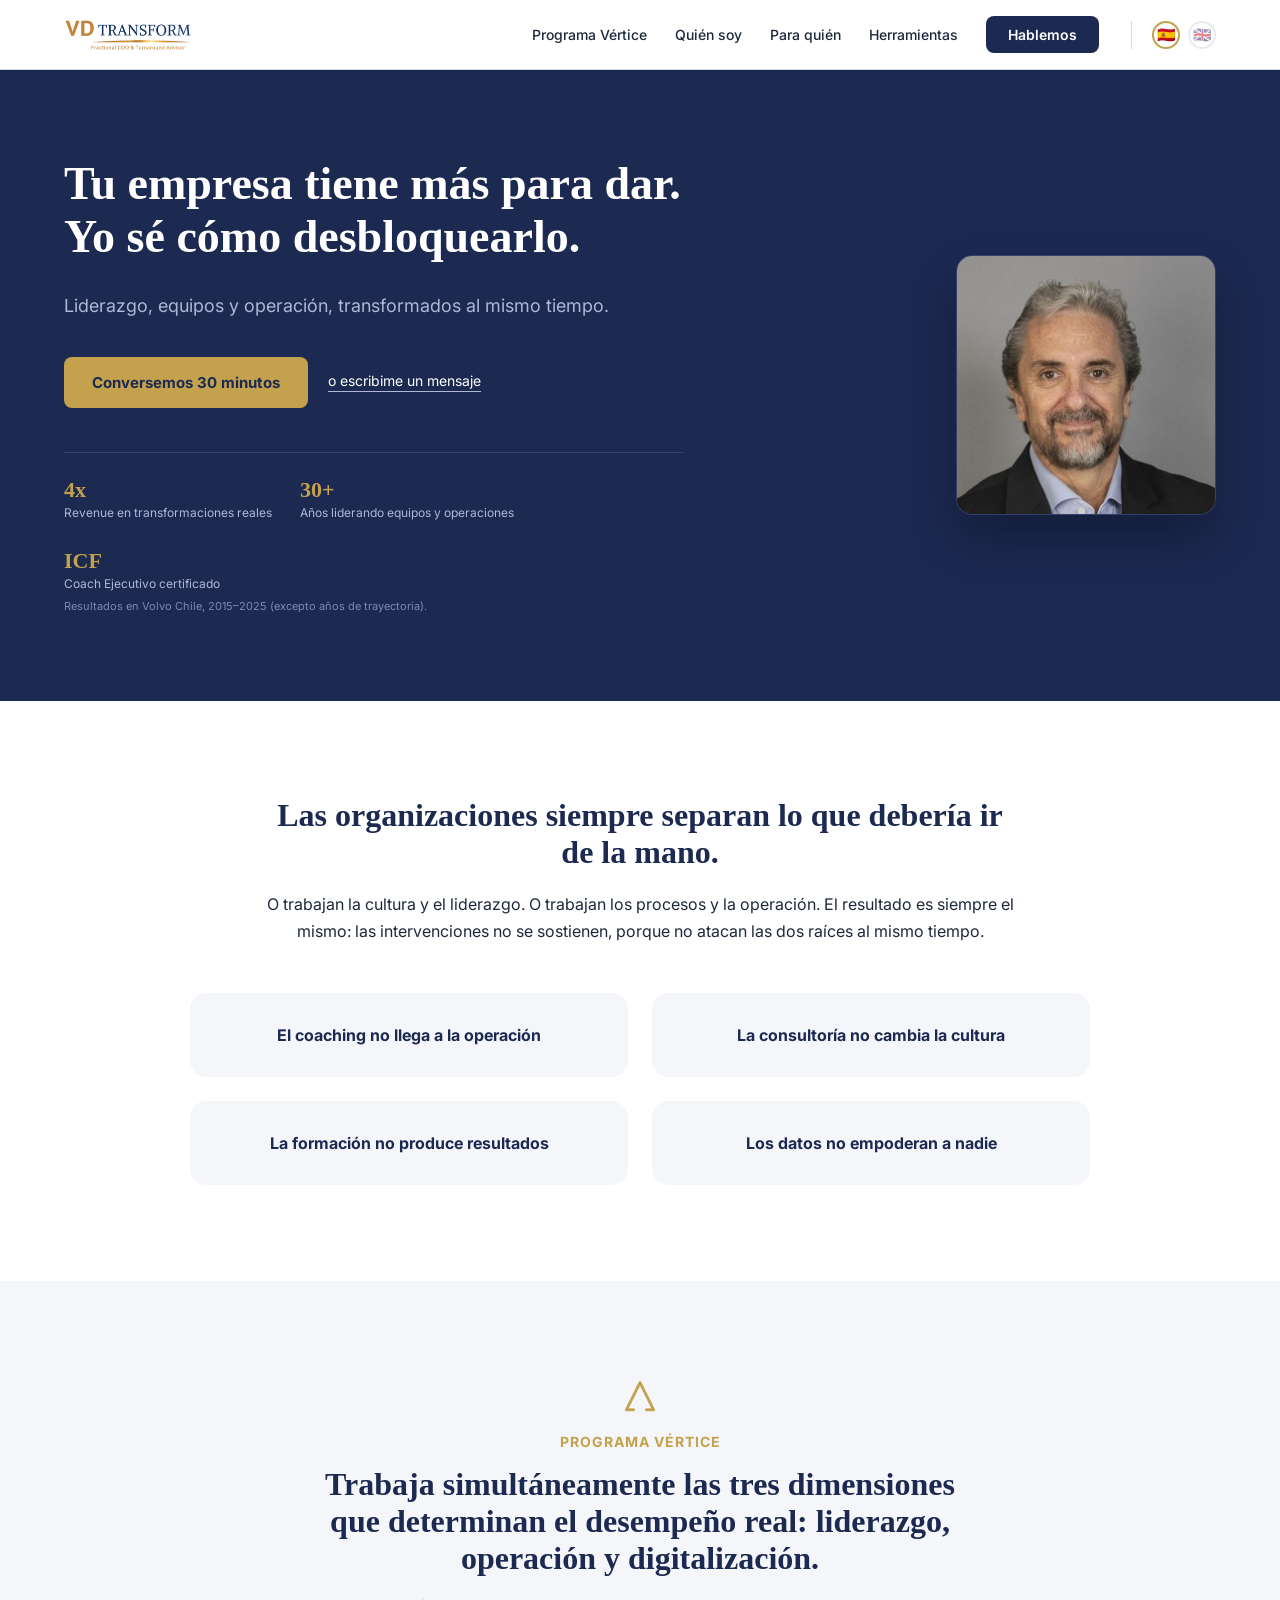
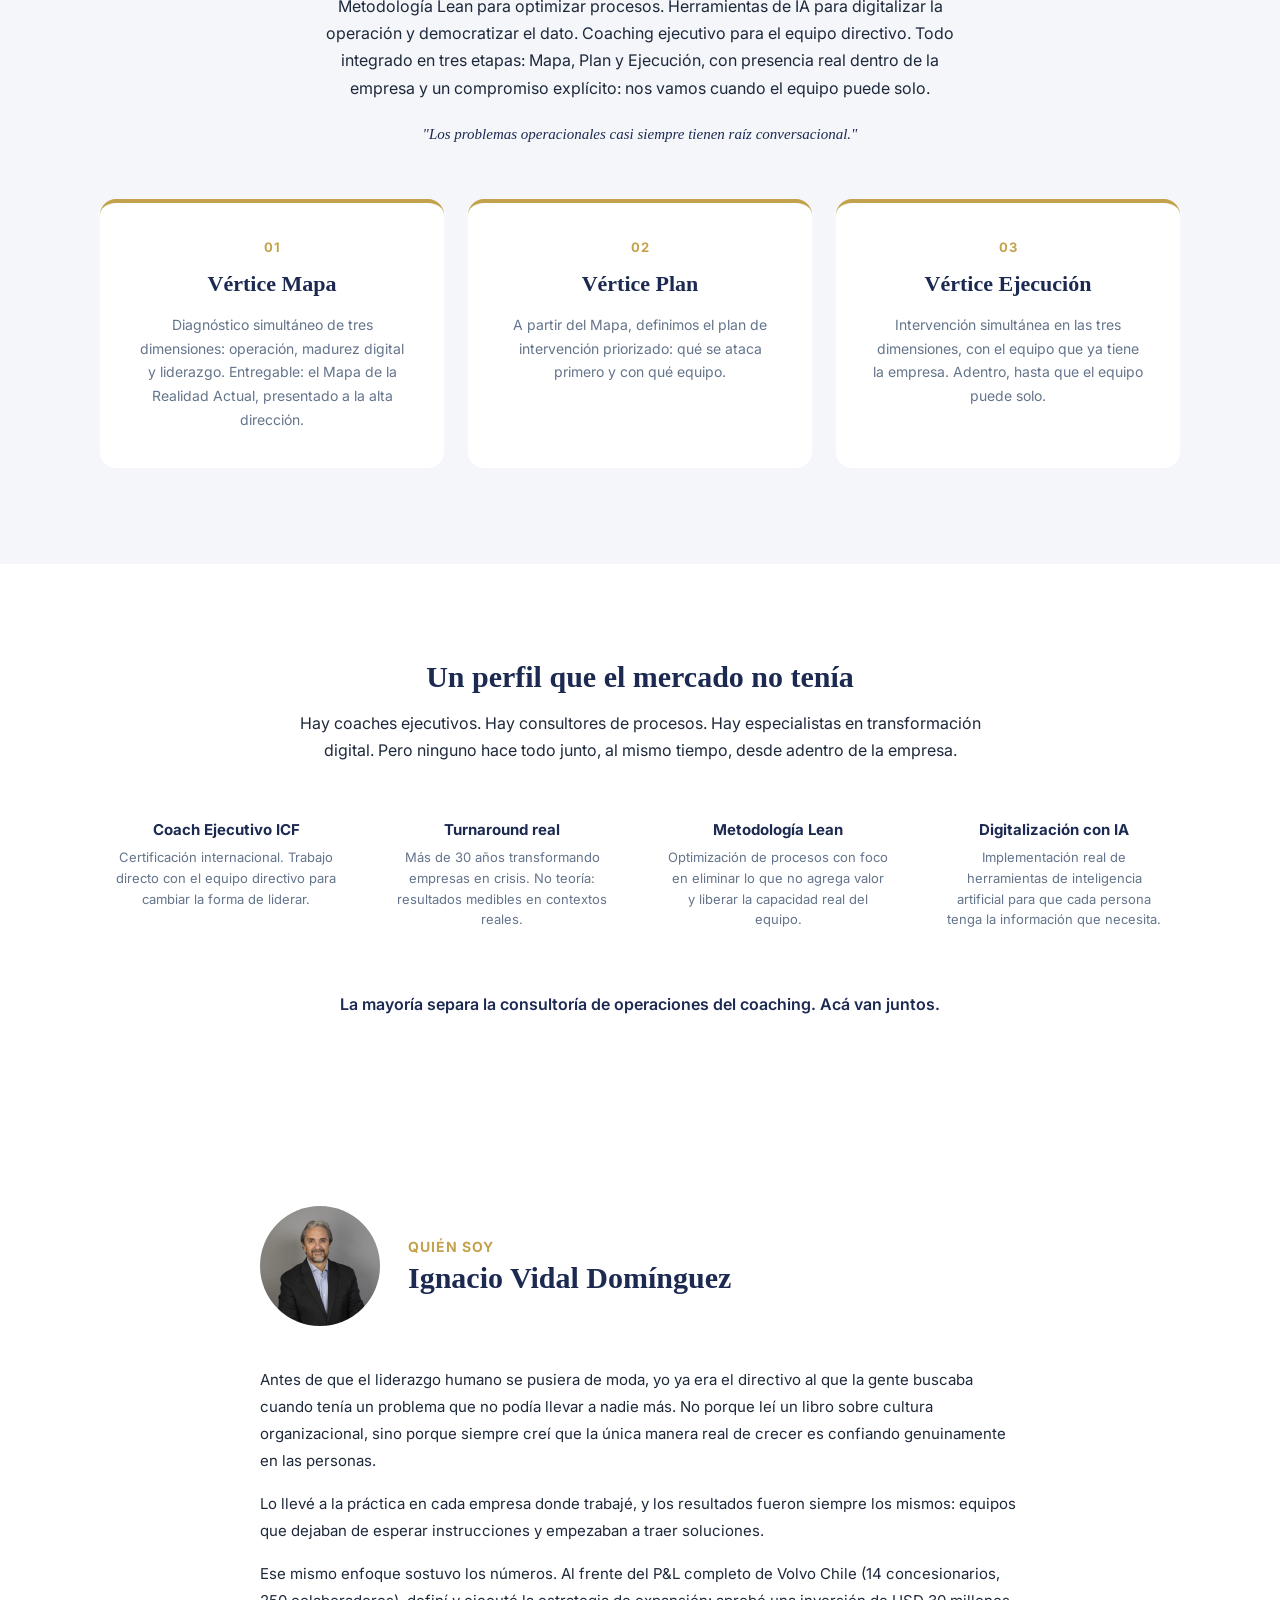
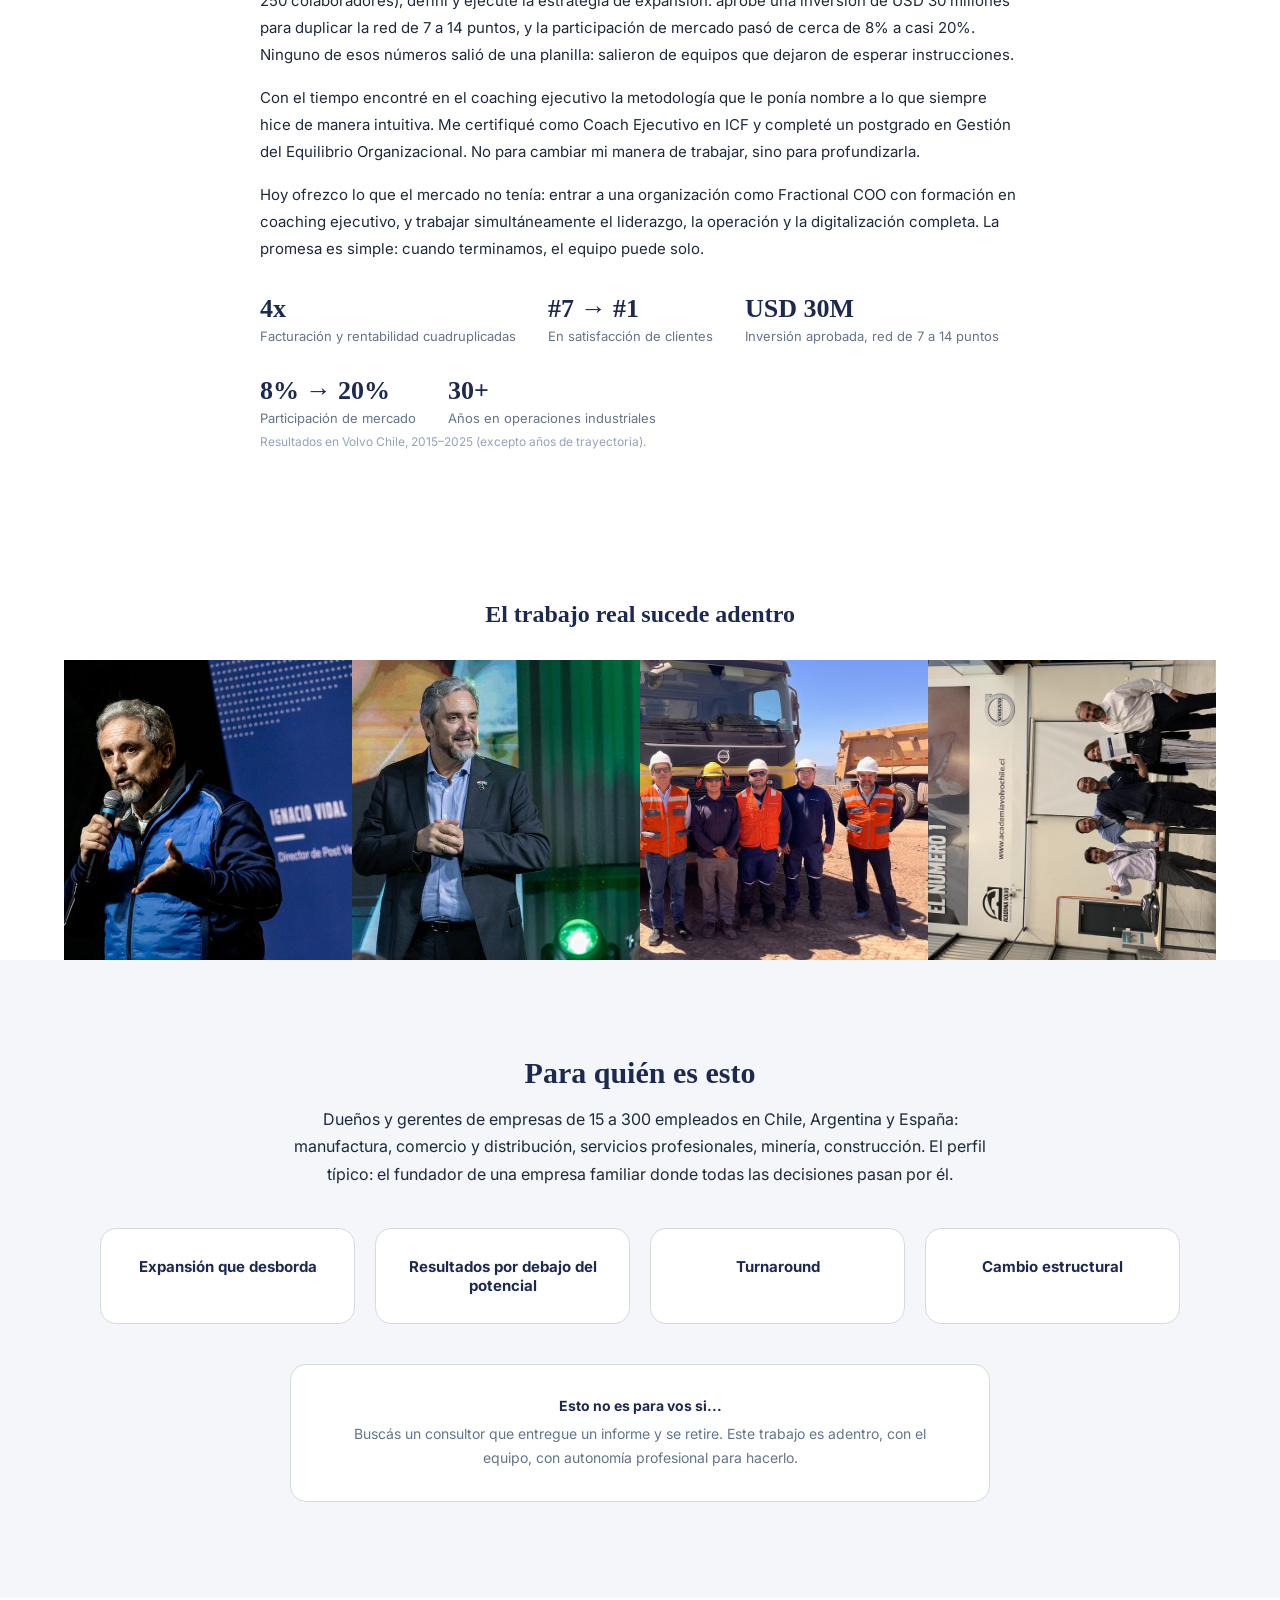
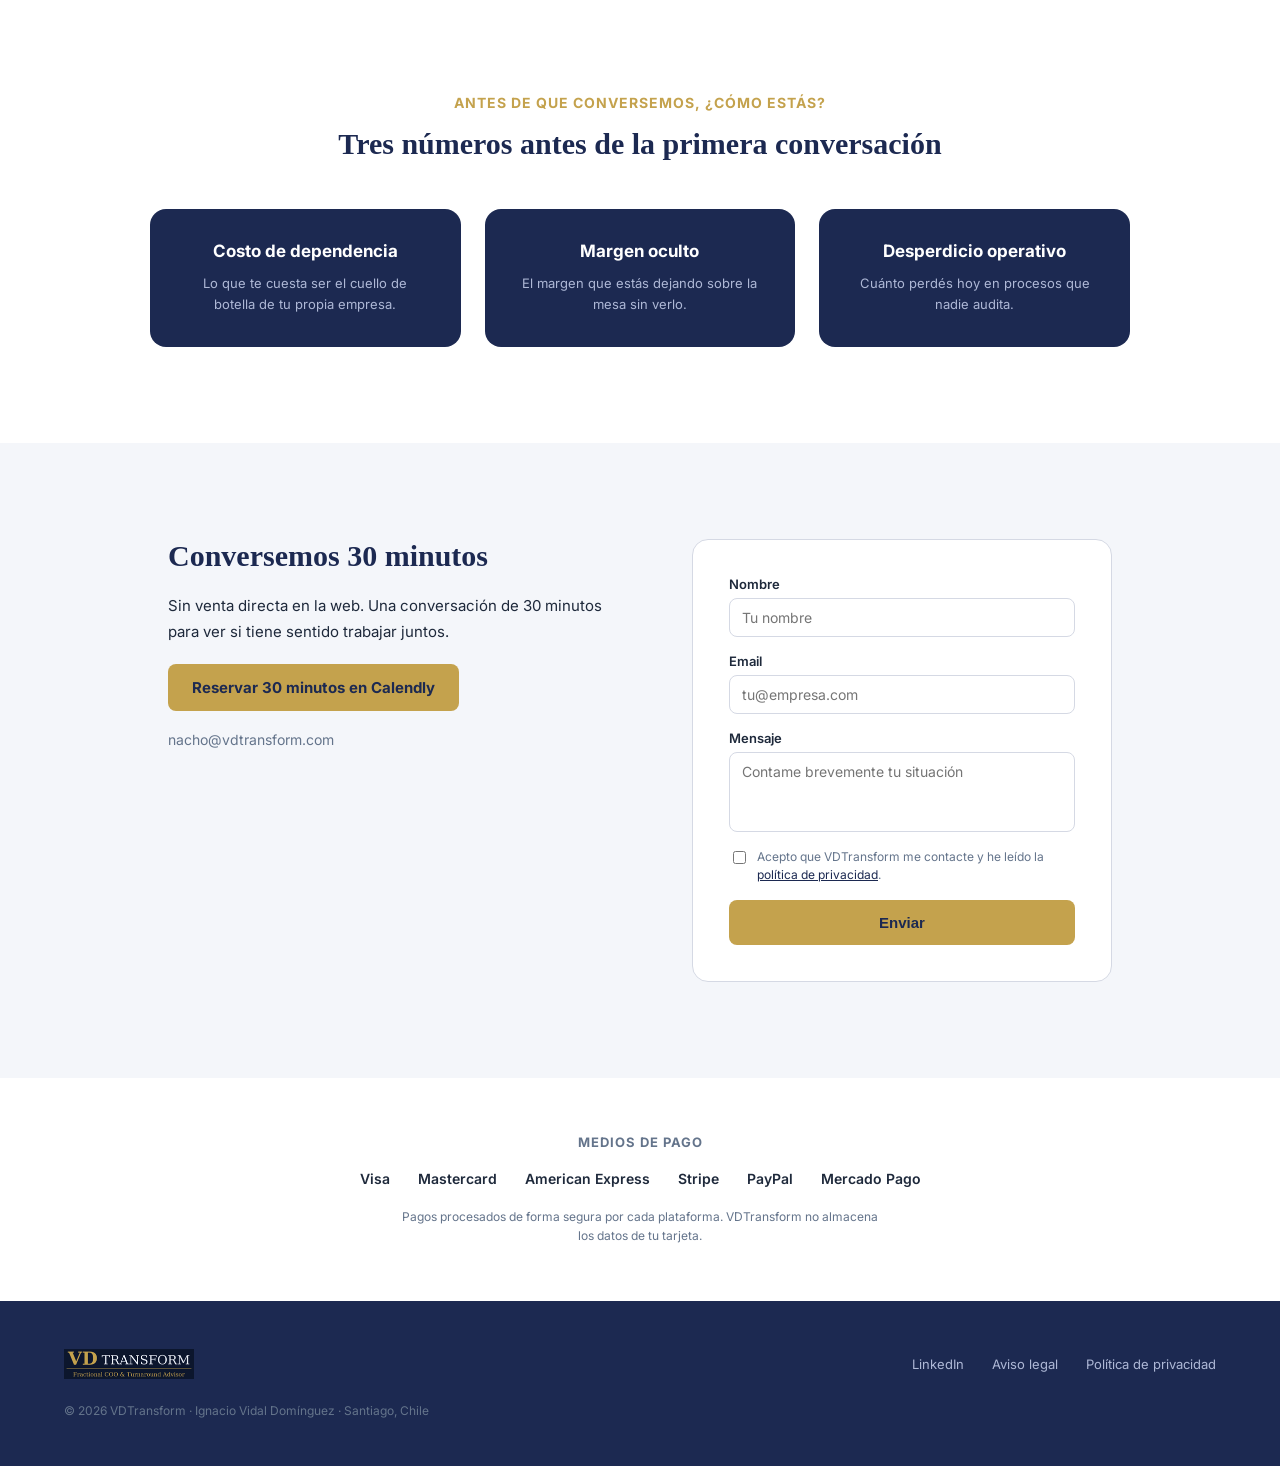
==== index.html @ 22fbb3f5 "Add files via upload" ====
<!doctype html>
<html lang="es">
<head>
<meta charset="utf-8">
<meta name="viewport" content="width=device-width, initial-scale=1">
<title>VDTransform — Fractional COO y Lean para PyMEs | Nacho Vidal</title>
<meta name="description" content="Fractional COO y coach ejecutivo para empresas medianas de Chile, Argentina y España. Liderazgo, Lean e IA trabajando adentro, junto a tu equipo.">
<link rel="canonical" href="https://vdtransform.com/">
<link rel="alternate" hreflang="es" href="https://vdtransform.com/">
<link rel="alternate" hreflang="en" href="https://vdtransform.com/en/">
<link rel="alternate" hreflang="x-default" href="https://vdtransform.com/">

<meta property="og:type" content="website">
<meta property="og:site_name" content="VDTransform">
<meta property="og:locale" content="es_CL">
<meta property="og:locale:alternate" content="en_US">
<meta property="og:title" content="VDTransform — Fractional COO y Lean para PyMEs">
<meta property="og:description" content="Fractional COO y coach ejecutivo para empresas medianas de Chile, Argentina y España. Liderazgo, Lean e IA trabajando adentro, junto a tu equipo.">
<meta property="og:url" content="https://vdtransform.com/">
<meta property="og:image" content="https://vdtransform.com/assets/img/og-image-1200x630.png">
<meta property="og:image:width" content="1200">
<meta property="og:image:height" content="630">
<meta name="twitter:card" content="summary_large_image">
<meta name="twitter:title" content="VDTransform — Fractional COO y Lean para PyMEs">
<meta name="twitter:description" content="Fractional COO y coach ejecutivo para empresas medianas de Chile, Argentina y España.">
<meta name="twitter:image" content="https://vdtransform.com/assets/img/og-image-1200x630.png">

<link rel="icon" href="/favicon.ico" sizes="any">
<link rel="icon" type="image/png" sizes="32x32" href="/favicon-32x32.png">
<link rel="icon" type="image/png" sizes="16x16" href="/favicon-16x16.png">
<link rel="apple-touch-icon" href="/apple-touch-icon.png">
<link rel="manifest" href="/site.webmanifest">
<meta name="theme-color" content="#1C2951">

<link rel="preconnect" href="https://fonts.googleapis.com">
<link rel="preconnect" href="https://fonts.gstatic.com" crossorigin>
<link rel="stylesheet" href="https://fonts.googleapis.com/css2?family=Inter:wght@400;500;600;700&display=swap">
<link rel="stylesheet" href="/assets/css/vdtransform.css">

<script type="application/ld+json">
{
  "@context": "https://schema.org",
  "@type": "ProfessionalService",
  "name": "VDTransform",
  "url": "https://vdtransform.com/",
  "image": "https://vdtransform.com/assets/img/og-image-1200x630.png",
  "description": "Fractional COO y coach ejecutivo para empresas medianas de Chile, Argentina y España. Liderazgo, operación Lean e IA, trabajando adentro junto al equipo.",
  "founder": {
    "@type": "Person",
    "name": "Ignacio Vidal Domínguez",
    "sameAs": ["https://www.linkedin.com/in/ignaciovidaldominguez"]
  },
  "areaServed": ["Chile", "Argentina", "España"],
  "email": "nacho@vdtransform.com"
}
</script>
</head>
<body>
<main>

  <!-- NAV -->
  <div style="position: sticky; top: 0; z-index: 20; background: #FFFFFF; border-bottom: 1px solid #D5D9E4; display: flex; align-items: center; justify-content: space-between; padding: 16px 64px; position: relative" data-mobile-pad>
    <img src="/assets/img/logo-header.png" width="255" height="64" alt="VDTransform" style="height: 32px; width: auto; margin-right: 40px">
    <button class="menu-toggle" type="button" aria-label="Abrir menú" aria-controls="nav-links" aria-expanded="false">
      <svg width="20" height="20" viewBox="0 0 20 20" fill="none" aria-hidden="true"><path d="M2 5h16M2 10h16M2 15h16" stroke="#1C2951" stroke-width="1.6" stroke-linecap="round"/></svg>
    </button>
    <nav class="nav-links" id="nav-links" aria-label="Principal">
      <a class="navlink" href="#vertice">Programa Vértice</a>
      <a class="navlink" href="#quien-soy">Quién soy</a>
      <a class="navlink" href="#para-quien">Para quién</a>
      <a class="navlink" href="#herramientas">Herramientas</a>
      <a href="#contacto" style="background: #1C2951; color: #FFFFFF; font-size: 14px; font-weight: 600; padding: 10px 22px; border-radius: 8px">Hablemos</a>
      <div class="nav-lang" style="display: flex; align-items: center; gap: 8px; border-left: 1px solid #D5D9E4; padding-left: 20px; margin-left: 4px">
        <a href="/" title="Español" aria-current="page" style="width: 28px; height: 28px; border-radius: 50%; border: 2px solid #C4A24D; background: #FFFFFF; font-size: 15px; line-height: 1; display: flex; align-items: center; justify-content: center; opacity: 1">🇪🇸</a>
        <a href="/en/" title="English" style="width: 28px; height: 28px; border-radius: 50%; border: 2px solid #D5D9E4; background: #FFFFFF; font-size: 15px; line-height: 1; display: flex; align-items: center; justify-content: center; opacity: .5">🇬🇧</a>
      </div>
    </nav>
  </div>

  <!-- HERO -->
  <div style="background: #1C2951; box-sizing: border-box; width: 100%; display: flex; flex-wrap: wrap; align-items: center; justify-content: space-between; padding: 88px 64px; gap: 48px" data-mobile-pad>
    <div style="flex: 1 1 480px; min-width: 0; max-width: 620px; display: flex; flex-direction: column; gap: 28px">
      <h1 data-hero-title style="color: #FFFFFF; font-size: 46px; line-height: 1.15">Tu empresa tiene más para dar. Yo sé cómo desbloquearlo.</h1>
      <div style="color: #AEB8D6; font-size: 18px; line-height: 1.6">Liderazgo, equipos y operación, transformados al mismo tiempo.</div>
      <div style="display: flex; align-items: center; gap: 20px; margin-top: 8px; flex-wrap: wrap">
        <a href="#contacto" style="background: #C4A24D; color: #1C2951; font-size: 15px; font-weight: 700; padding: 16px 28px; border-radius: 8px">Conversemos 30 minutos</a>
        <a href="#contacto" style="color: #FFFFFF; font-size: 14px; border-bottom: 1px solid #AEB8D6; padding-bottom: 2px">o escribime un mensaje</a>
      </div>
      <div style="display: flex; flex-direction: column; gap: 8px; margin-top: 16px; padding-top: 24px; border-top: 1px solid #33406b">
        <div style="display: flex; flex-wrap: wrap; gap: 28px">
          <div style="display: flex; flex-direction: column; gap: 2px">
            <div style="font-size: 22px; font-weight: 700; color: #C4A24D; font-family: Georgia, serif">4x</div>
            <div style="font-size: 12px; color: #AEB8D6">Revenue en transformaciones reales</div>
          </div>
          <div style="display: flex; flex-direction: column; gap: 2px">
            <div style="font-size: 22px; font-weight: 700; color: #C4A24D; font-family: Georgia, serif">30+</div>
            <div style="font-size: 12px; color: #AEB8D6">Años liderando equipos y operaciones</div>
          </div>
          <div style="display: flex; flex-direction: column; gap: 2px">
            <div style="font-size: 22px; font-weight: 700; color: #C4A24D; font-family: Georgia, serif">ICF</div>
            <div style="font-size: 12px; color: #AEB8D6">Coach Ejecutivo certificado</div>
          </div>
        </div>
        <div style="font-size: 11px; color: #7C89B0">Resultados en Volvo Chile, 2015–2025 (excepto años de trayectoria).</div>
      </div>
    </div>
    <img src="/assets/img/nacho-hero.jpg" width="520" height="520" alt="Ignacio Nacho Vidal Dominguez, Fractional COO" fetchpriority="high" style="width: 260px; height: 260px; object-fit: cover; border-radius: 16px; flex-shrink: 0; border: 1px solid #33406b; box-shadow: 0 24px 48px rgba(0,0,0,0.28)">
  </div>

  <!-- PROBLEMA -->
  <div style="padding: 96px 64px; display: flex; flex-direction: column; align-items: center; gap: 48px; background: #FFFFFF" data-mobile-pad>
    <div style="max-width: 760px; text-align: center; display: flex; flex-direction: column; gap: 20px">
      <h2 style="font-size: 32px; color: #1C2951">Las organizaciones siempre separan lo que debería ir de la mano.</h2>
      <div style="font-size: 16px; color: #1E293B; line-height: 1.7">O trabajan la cultura y el liderazgo. O trabajan los procesos y la operación. El resultado es siempre el mismo: las intervenciones no se sostienen, porque no atacan las dos raíces al mismo tiempo.</div>
    </div>
    <div style="display: grid; grid-template-columns: repeat(2, minmax(0, 1fr)); gap: 24px; width: 100%; max-width: 900px" data-mobile-cols="1">
      <div style="background: #F4F6FA; border-radius: 16px; padding: 32px; display: flex; flex-direction: column; align-items: center; text-align: center; gap: 12px">
        <div style="font-size: 16px; font-weight: 700; color: #1C2951">El coaching no llega a la operación</div>
      </div>
      <div style="background: #F4F6FA; border-radius: 16px; padding: 32px; display: flex; flex-direction: column; align-items: center; text-align: center; gap: 12px">
        <div style="font-size: 16px; font-weight: 700; color: #1C2951">La consultoría no cambia la cultura</div>
      </div>
      <div style="background: #F4F6FA; border-radius: 16px; padding: 32px; display: flex; flex-direction: column; align-items: center; text-align: center; gap: 12px">
        <div style="font-size: 16px; font-weight: 700; color: #1C2951">La formación no produce resultados</div>
      </div>
      <div style="background: #F4F6FA; border-radius: 16px; padding: 32px; display: flex; flex-direction: column; align-items: center; text-align: center; gap: 12px">
        <div style="font-size: 16px; font-weight: 700; color: #1C2951">Los datos no empoderan a nadie</div>
      </div>
    </div>
  </div>

  <!-- VÉRTICE -->
  <div id="vertice" style="padding: 96px 64px; background: #F4F6FA; display: flex; flex-direction: column; align-items: center; gap: 56px" data-mobile-pad>
    <div style="max-width: 640px; text-align: center; display: flex; flex-direction: column; align-items: center; gap: 16px">
      <img src="/assets/img/vertice-icon.png" width="80" height="80" alt="" loading="lazy" style="width: 40px; height: 40px">
      <div style="color: #C4A24D; font-size: 14px; font-weight: 700; letter-spacing: 1px; text-transform: uppercase">Programa Vértice</div>
      <h2 style="font-size: 32px; color: #1C2951">Trabaja simultáneamente las tres dimensiones que determinan el desempeño real: liderazgo, operación y digitalización.</h2>
      <div style="font-size: 16px; color: #1E293B; line-height: 1.7">Metodología Lean para optimizar procesos. Herramientas de IA para digitalizar la operación y democratizar el dato. Coaching ejecutivo para el equipo directivo. Todo integrado en tres etapas: Mapa, Plan y Ejecución, con presencia real dentro de la empresa y un compromiso explícito: nos vamos cuando el equipo puede solo.</div>
      <div style="font-size: 15px; color: #1C2951; font-style: italic; font-family: Georgia, serif; margin-top: 8px">"Los problemas operacionales casi siempre tienen raíz conversacional."</div>
    </div>
    <div style="display: grid; grid-template-columns: repeat(3, minmax(0, 1fr)); gap: 24px; width: 100%; max-width: 1080px" data-mobile-cols="1">
      <div style="background: #FFFFFF; border-radius: 16px; padding: 36px; display: flex; flex-direction: column; align-items: center; text-align: center; gap: 16px; border-top: 4px solid #C4A24D">
        <div style="color: #C4A24D; font-size: 13px; font-weight: 700; letter-spacing: 1px">01</div>
        <h3 style="font-size: 22px; color: #1C2951">Vértice Mapa</h3>
        <div style="font-size: 14px; color: #64748B; line-height: 1.7">Diagnóstico simultáneo de tres dimensiones: operación, madurez digital y liderazgo. Entregable: el Mapa de la Realidad Actual, presentado a la alta dirección.</div>
      </div>
      <div style="background: #FFFFFF; border-radius: 16px; padding: 36px; display: flex; flex-direction: column; align-items: center; text-align: center; gap: 16px; border-top: 4px solid #C4A24D">
        <div style="color: #C4A24D; font-size: 13px; font-weight: 700; letter-spacing: 1px">02</div>
        <h3 style="font-size: 22px; color: #1C2951">Vértice Plan</h3>
        <div style="font-size: 14px; color: #64748B; line-height: 1.7">A partir del Mapa, definimos el plan de intervención priorizado: qué se ataca primero y con qué equipo.</div>
      </div>
      <div style="background: #FFFFFF; border-radius: 16px; padding: 36px; display: flex; flex-direction: column; align-items: center; text-align: center; gap: 16px; border-top: 4px solid #C4A24D">
        <div style="color: #C4A24D; font-size: 13px; font-weight: 700; letter-spacing: 1px">03</div>
        <h3 style="font-size: 22px; color: #1C2951">Vértice Ejecución</h3>
        <div style="font-size: 14px; color: #64748B; line-height: 1.7">Intervención simultánea en las tres dimensiones, con el equipo que ya tiene la empresa. Adentro, hasta que el equipo puede solo.</div>
      </div>
    </div>
  </div>

  <!-- DIFERENCIAL -->
  <div style="padding: 96px 64px; background: #FFFFFF; display: flex; flex-direction: column; align-items: center; gap: 40px" data-mobile-pad>
    <div style="max-width: 700px; text-align: center; display: flex; flex-direction: column; gap: 16px">
      <h2 style="font-size: 30px; color: #1C2951">Un perfil que el mercado no tenía</h2>
      <div style="font-size: 16px; color: #1E293B; line-height: 1.7">Hay coaches ejecutivos. Hay consultores de procesos. Hay especialistas en transformación digital. Pero ninguno hace todo junto, al mismo tiempo, desde adentro de la empresa.</div>
    </div>
    <div style="display: grid; grid-template-columns: repeat(4, minmax(0, 1fr)); gap: 24px; width: 100%; max-width: 1080px" data-mobile-cols="2">
      <div style="text-align: center; display: flex; flex-direction: column; gap: 8px; padding: 16px">
        <div style="font-size: 15px; font-weight: 700; color: #1C2951">Coach Ejecutivo ICF</div>
        <div style="font-size: 13px; color: #64748B; line-height: 1.6">Certificación internacional. Trabajo directo con el equipo directivo para cambiar la forma de liderar.</div>
      </div>
      <div style="text-align: center; display: flex; flex-direction: column; gap: 8px; padding: 16px">
        <div style="font-size: 15px; font-weight: 700; color: #1C2951">Turnaround real</div>
        <div style="font-size: 13px; color: #64748B; line-height: 1.6">Más de 30 años transformando empresas en crisis. No teoría: resultados medibles en contextos reales.</div>
      </div>
      <div style="text-align: center; display: flex; flex-direction: column; gap: 8px; padding: 16px">
        <div style="font-size: 15px; font-weight: 700; color: #1C2951">Metodología Lean</div>
        <div style="font-size: 13px; color: #64748B; line-height: 1.6">Optimización de procesos con foco en eliminar lo que no agrega valor y liberar la capacidad real del equipo.</div>
      </div>
      <div style="text-align: center; display: flex; flex-direction: column; gap: 8px; padding: 16px">
        <div style="font-size: 15px; font-weight: 700; color: #1C2951">Digitalización con IA</div>
        <div style="font-size: 13px; color: #64748B; line-height: 1.6">Implementación real de herramientas de inteligencia artificial para que cada persona tenga la información que necesita.</div>
      </div>
    </div>
    <div style="font-size: 16px; color: #1C2951; font-weight: 600; max-width: 640px; text-align: center; margin-top: 8px">La mayoría separa la consultoría de operaciones del coaching. Acá van juntos.</div>
  </div>

  <!-- QUIÉN SOY -->
  <div id="quien-soy" style="padding: 96px 64px; display: flex; flex-direction: column; align-items: center; gap: 40px; background: #FFFFFF" data-mobile-pad>
    <div style="display: flex; align-items: center; gap: 28px; width: 100%; max-width: 760px">
      <img src="/assets/img/nacho-perfil.jpg" width="240" height="240" alt="Ignacio Vidal Domínguez" style="width: 120px; height: 120px; object-fit: cover; object-position: 50% 20%; border-radius: 50%; flex-shrink: 0">
      <div style="display: flex; flex-direction: column; gap: 6px">
        <div style="color: #C4A24D; font-size: 14px; font-weight: 700; letter-spacing: 1px; text-transform: uppercase">Quién soy</div>
        <h2 style="font-size: 30px; color: #1C2951; margin: 0">Ignacio Vidal Domínguez</h2>
      </div>
    </div>
    <div style="display: flex; flex-direction: column; width: 100%; max-width: 760px; gap: 24px">
      <div style="font-size: 15px; color: #1E293B; line-height: 1.8; display: flex; flex-direction: column; gap: 16px">
        <div>Antes de que el liderazgo humano se pusiera de moda, yo ya era el directivo al que la gente buscaba cuando tenía un problema que no podía llevar a nadie más. No porque leí un libro sobre cultura organizacional, sino porque siempre creí que la única manera real de crecer es confiando genuinamente en las personas.</div>
        <div>Lo llevé a la práctica en cada empresa donde trabajé, y los resultados fueron siempre los mismos: equipos que dejaban de esperar instrucciones y empezaban a traer soluciones.</div>
        <div>Ese mismo enfoque sostuvo los números. Al frente del P&amp;L completo de Volvo Chile (14 concesionarios, 250 colaboradores), definí y ejecuté la estrategia de expansión: aprobé una inversión de USD 30 millones para duplicar la red de 7 a 14 puntos, y la participación de mercado pasó de cerca de 8% a casi 20%. Ninguno de esos números salió de una planilla: salieron de equipos que dejaron de esperar instrucciones.</div>
        <div>Con el tiempo encontré en el coaching ejecutivo la metodología que le ponía nombre a lo que siempre hice de manera intuitiva. Me certifiqué como Coach Ejecutivo en ICF y completé un postgrado en Gestión del Equilibrio Organizacional. No para cambiar mi manera de trabajar, sino para profundizarla.</div>
        <div>Hoy ofrezco lo que el mercado no tenía: entrar a una organización como Fractional COO con formación en coaching ejecutivo, y trabajar simultáneamente el liderazgo, la operación y la digitalización completa. La promesa es simple: cuando terminamos, el equipo puede solo.</div>
      </div>
      <div style="display: flex; flex-direction: column; gap: 8px; margin-top: 8px">
        <div style="display: flex; flex-wrap: wrap; gap: 32px">
          <div style="display: flex; flex-direction: column; gap: 4px">
            <div style="font-size: 26px; font-weight: 700; color: #1C2951; font-family: Georgia, serif">4x</div>
            <div style="font-size: 13px; color: #64748B">Facturación y rentabilidad cuadruplicadas</div>
          </div>
          <div style="display: flex; flex-direction: column; gap: 4px">
            <div style="font-size: 26px; font-weight: 700; color: #1C2951; font-family: Georgia, serif">#7 → #1</div>
            <div style="font-size: 13px; color: #64748B">En satisfacción de clientes</div>
          </div>
          <div style="display: flex; flex-direction: column; gap: 4px">
            <div style="font-size: 26px; font-weight: 700; color: #1C2951; font-family: Georgia, serif">USD 30M</div>
            <div style="font-size: 13px; color: #64748B">Inversión aprobada, red de 7 a 14 puntos</div>
          </div>
          <div style="display: flex; flex-direction: column; gap: 4px">
            <div style="font-size: 26px; font-weight: 700; color: #1C2951; font-family: Georgia, serif">8% → 20%</div>
            <div style="font-size: 13px; color: #64748B">Participación de mercado</div>
          </div>
          <div style="display: flex; flex-direction: column; gap: 4px">
            <div style="font-size: 26px; font-weight: 700; color: #1C2951; font-family: Georgia, serif">30+</div>
            <div style="font-size: 13px; color: #64748B">Años en operaciones industriales</div>
          </div>
        </div>
        <div style="font-size: 12px; color: #94A3B8">Resultados en Volvo Chile, 2015–2025 (excepto años de trayectoria).</div>
      </div>
    </div>
  </div>

  <!-- GALERÍA -->
  <div style="padding: 56px 64px 0; display: flex; flex-direction: column; align-items: center; gap: 32px; background: #FFFFFF" data-mobile-pad>
    <h2 style="font-size: 24px; color: #1C2951; text-align: center">El trabajo real sucede adentro</h2>
    <div style="display: grid; grid-template-columns: repeat(4, minmax(0, 1fr)); width: 100%" data-mobile-gallery>
      <img src="/assets/img/nacho-microfono.jpg" width="900" height="600" loading="lazy" alt="Nacho Vidal hablando con micrófono en Volvo Day Iquique" style="width: 100%; height: 300px; object-fit: cover; object-position: 20% 30%; display: block">
      <img src="/assets/img/nacho-escenario.jpg" width="900" height="600" loading="lazy" alt="Nacho Vidal en escenario Enabus 2025" style="width: 100%; height: 300px; object-fit: cover; display: block">
      <img src="/assets/img/nacho-terreno.jpg" width="700" height="969" loading="lazy" alt="Nacho Vidal en terreno con equipo y vehículos Volvo" style="width: 100%; height: 300px; object-fit: cover; display: block">
      <img src="/assets/img/nacho-certificado.jpg" width="900" height="675" loading="lazy" alt="Entregando un certificado al equipo" style="width: 100%; height: 300px; object-fit: cover; display: block">
    </div>
  </div>

  <!-- PARA QUIÉN -->
  <div id="para-quien" style="padding: 96px 64px; background: #F4F6FA; display: flex; flex-direction: column; align-items: center; gap: 40px" data-mobile-pad>
    <div style="max-width: 700px; text-align: center; display: flex; flex-direction: column; gap: 16px">
      <h2 style="font-size: 30px; color: #1C2951">Para quién es esto</h2>
      <div style="font-size: 16px; color: #1E293B; line-height: 1.7">Dueños y gerentes de empresas de 15 a 300 empleados en Chile, Argentina y España: manufactura, comercio y distribución, servicios profesionales, minería, construcción. El perfil típico: el fundador de una empresa familiar donde todas las decisiones pasan por él.</div>
    </div>
    <div style="display: grid; grid-template-columns: repeat(4, minmax(0, 1fr)); gap: 20px; width: 100%; max-width: 1080px" data-mobile-cols="2">
      <div style="background: #FFFFFF; border-radius: 16px; padding: 28px; display: flex; flex-direction: column; align-items: center; text-align: center; gap: 8px; border: 1px solid #D5D9E4">
        <div style="font-size: 15px; font-weight: 700; color: #1C2951">Expansión que desborda</div>
      </div>
      <div style="background: #FFFFFF; border-radius: 16px; padding: 28px; display: flex; flex-direction: column; align-items: center; text-align: center; gap: 8px; border: 1px solid #D5D9E4">
        <div style="font-size: 15px; font-weight: 700; color: #1C2951">Resultados por debajo del potencial</div>
      </div>
      <div style="background: #FFFFFF; border-radius: 16px; padding: 28px; display: flex; flex-direction: column; align-items: center; text-align: center; gap: 8px; border: 1px solid #D5D9E4">
        <div style="font-size: 15px; font-weight: 700; color: #1C2951">Turnaround</div>
      </div>
      <div style="background: #FFFFFF; border-radius: 16px; padding: 28px; display: flex; flex-direction: column; align-items: center; text-align: center; gap: 8px; border: 1px solid #D5D9E4">
        <div style="font-size: 15px; font-weight: 700; color: #1C2951">Cambio estructural</div>
      </div>
    </div>
    <div style="background: #FFFFFF; border-radius: 16px; padding: 32px 40px; max-width: 700px; border: 1px solid #D5D9E4; text-align: center">
      <div style="font-size: 14px; font-weight: 700; color: #1C2951; margin-bottom: 8px">Esto no es para vos si...</div>
      <div style="font-size: 14px; color: #64748B; line-height: 1.7">Buscás un consultor que entregue un informe y se retire. Este trabajo es adentro, con el equipo, con autonomía profesional para hacerlo.</div>
    </div>
  </div>

  <!-- HERRAMIENTAS -->
  <div id="herramientas" style="padding: 96px 64px; background: #FFFFFF; display: flex; flex-direction: column; align-items: center; gap: 48px" data-mobile-pad>
    <div style="max-width: 640px; text-align: center; display: flex; flex-direction: column; gap: 16px">
      <div style="color: #C4A24D; font-size: 14px; font-weight: 700; letter-spacing: 1px; text-transform: uppercase">Antes de que conversemos, ¿cómo estás?</div>
      <h2 style="font-size: 30px; color: #1C2951">Tres números antes de la primera conversación</h2>
    </div>
    <div style="display: grid; grid-template-columns: repeat(3, minmax(0, 1fr)); gap: 24px; width: 100%; max-width: 980px" data-mobile-cols="1">
      <a href="/dependencia" style="background: #1C2951; border-radius: 16px; padding: 32px; display: flex; flex-direction: column; align-items: center; text-align: center; gap: 12px">
        <div style="font-size: 17px; font-weight: 700; color: #FFFFFF">Costo de dependencia</div>
        <div style="font-size: 13px; color: #AEB8D6; line-height: 1.6">Lo que te cuesta ser el cuello de botella de tu propia empresa.</div>
      </a>
      <a href="/margen" style="background: #1C2951; border-radius: 16px; padding: 32px; display: flex; flex-direction: column; align-items: center; text-align: center; gap: 12px">
        <div style="font-size: 17px; font-weight: 700; color: #FFFFFF">Margen oculto</div>
        <div style="font-size: 13px; color: #AEB8D6; line-height: 1.6">El margen que estás dejando sobre la mesa sin verlo.</div>
      </a>
      <a href="/desperdicio" style="background: #1C2951; border-radius: 16px; padding: 32px; display: flex; flex-direction: column; align-items: center; text-align: center; gap: 12px">
        <div style="font-size: 17px; font-weight: 700; color: #FFFFFF">Desperdicio operativo</div>
        <div style="font-size: 13px; color: #AEB8D6; line-height: 1.6">Cuánto perdés hoy en procesos que nadie audita.</div>
      </a>
    </div>
  </div>

  <!-- CONTACTO -->
  <div id="contacto" style="padding: 96px 64px; background: #F4F6FA; display: flex; justify-content: center; gap: 64px; flex-wrap: wrap" data-mobile-pad data-mobile-stack>
    <div style="max-width: 460px; display: flex; flex-direction: column; gap: 20px">
      <h2 style="font-size: 30px; color: #1C2951">Conversemos 30 minutos</h2>
      <div style="font-size: 15px; color: #1E293B; line-height: 1.7">Sin venta directa en la web. Una conversación de 30 minutos para ver si tiene sentido trabajar juntos.</div>
      <a href="https://calendly.com/vdtransform/30min" target="_blank" rel="noopener" style="background: #C4A24D; color: #1C2951; font-size: 15px; font-weight: 700; padding: 14px 24px; border-radius: 8px; text-align: center; width: fit-content">Reservar 30 minutos en Calendly</a>
      <div style="font-size: 14px; color: #64748B">nacho@vdtransform.com</div>
    </div>
    <form id="contact-form" action="/api/contact" method="post" style="background: #FFFFFF; border-radius: 16px; padding: 36px; width: 100%; max-width: 420px; display: flex; flex-direction: column; gap: 16px; border: 1px solid #D5D9E4">
      <div style="display: flex; flex-direction: column; gap: 6px">
        <label for="name" style="font-size: 13px; font-weight: 600; color: #1E293B">Nombre</label>
        <input id="name" name="name" type="text" placeholder="Tu nombre" required maxlength="120" autocomplete="name" style="border: 1px solid #D5D9E4; border-radius: 8px; padding: 10px 12px; font-size: 14px; font-family: 'Inter', sans-serif">
      </div>
      <div style="display: flex; flex-direction: column; gap: 6px">
        <label for="email" style="font-size: 13px; font-weight: 600; color: #1E293B">Email</label>
        <input id="email" name="email" type="email" placeholder="tu@empresa.com" required maxlength="160" autocomplete="email" style="border: 1px solid #D5D9E4; border-radius: 8px; padding: 10px 12px; font-size: 14px; font-family: 'Inter', sans-serif">
      </div>
      <div style="display: flex; flex-direction: column; gap: 6px">
        <label for="message" style="font-size: 13px; font-weight: 600; color: #1E293B">Mensaje</label>
        <textarea id="message" name="message" placeholder="Contame brevemente tu situación" required maxlength="2000" style="border: 1px solid #D5D9E4; border-radius: 8px; padding: 10px 12px; font-size: 14px; font-family: 'Inter', sans-serif; height: 80px; resize: none"></textarea>
      </div>
      <input type="text" name="company" autocomplete="off" tabindex="-1" style="position:absolute;left:-9999px" aria-hidden="true">
      <div style="display: flex; gap: 8px; align-items: flex-start">
        <input id="consent" name="consent" type="checkbox" required style="margin-top: 3px">
        <label for="consent" style="font-size: 12px; color: #64748B; line-height: 1.5">Acepto que VDTransform me contacte y he leído la <a href="/politica-privacidad" style="color:#1C2951;text-decoration:underline">política de privacidad</a>.</label>
      </div>
      <p id="contact-form-error" role="alert" tabindex="-1" hidden style="margin:0;font-size:12px;color:#B42318">Tenés que aceptar la política de privacidad para enviar el mensaje.</p>
      <button type="submit" style="background: #C4A24D; color: #1C2951; font-size: 15px; font-weight: 700; padding: 14px; border: none; border-radius: 8px; cursor: pointer">Enviar</button>
    </form>
  </div>

  <!-- MEDIOS DE PAGO -->
  <div style="padding: 56px 64px; background: #FFFFFF; display: flex; flex-direction: column; align-items: center; gap: 20px; text-align: center" data-mobile-pad>
    <div style="font-size: 13px; font-weight: 700; color: #64748B; letter-spacing: 1px; text-transform: uppercase">Medios de pago</div>
    <div style="display: flex; gap: 28px; align-items: center; flex-wrap: wrap; justify-content: center">
      <div style="font-size: 14px; color: #1E293B; font-weight: 600">Visa</div>
      <div style="font-size: 14px; color: #1E293B; font-weight: 600">Mastercard</div>
      <div style="font-size: 14px; color: #1E293B; font-weight: 600">American Express</div>
      <div style="font-size: 14px; color: #1E293B; font-weight: 600">Stripe</div>
      <div style="font-size: 14px; color: #1E293B; font-weight: 600">PayPal</div>
      <div style="font-size: 14px; color: #1E293B; font-weight: 600">Mercado Pago</div>
    </div>
    <div style="font-size: 12px; color: #64748B; max-width: 480px; line-height: 1.6">Pagos procesados de forma segura por cada plataforma. VDTransform no almacena los datos de tu tarjeta.</div>
  </div>

  <!-- FOOTER -->
  <div style="background: #1C2951; padding: 48px 64px; display: flex; flex-direction: column; gap: 24px" data-mobile-pad>
    <div style="display: flex; align-items: center; justify-content: space-between; flex-wrap: wrap; gap: 24px" data-mobile-stack>
      <img src="/assets/img/logo-footer.png" width="259" height="60" alt="VDTransform" style="height: 30px; width: auto">
      <nav style="display: flex; gap: 28px" aria-label="Legal">
        <a href="https://www.linkedin.com/in/ignaciovidaldominguez" style="color: #AEB8D6; font-size: 13px">LinkedIn</a>
        <a href="/aviso-legal" style="color: #AEB8D6; font-size: 13px">Aviso legal</a>
        <a href="/politica-privacidad" style="color: #AEB8D6; font-size: 13px">Política de privacidad</a>
      </nav>
    </div>
    <div style="font-size: 12px; color: #64748B">© 2026 VDTransform · Ignacio Vidal Domínguez · Santiago, Chile</div>
  </div>

</main>
<script src="/assets/js/main.js" defer></script>
</body>
</html>
---- assets/css/vdtransform.css ----
:root{
  --navy:#1C2951;
  --navy-light:#33406b;
  --gold:#C4A24D;
  --bg-light:#F4F6FA;
  --gray:#64748B;
  --text:#1E293B;
  --border:#D5D9E4;
  --white:#FFFFFF;
  --lavender:#AEB8D6;
  --lavender-dim:#7C89B0;
}

*{box-sizing:border-box}
body{margin:0;font-family:'Inter',system-ui,-apple-system,sans-serif;background:var(--white);color:var(--text)}
h1,h2,h3{font-family:Georgia,'Times New Roman',serif;margin:0}
a{color:var(--navy);text-decoration:none}
img{max-width:100%}
.navlink{color:var(--text);font-size:14px;font-weight:500}
.navlink:hover{color:var(--gold)}
a:focus-visible,button:focus-visible,input:focus-visible,textarea:focus-visible{outline:2px solid var(--gold);outline-offset:2px}

/* Mobile menu (hidden by default, shown only under 860px via JS toggle) */
.menu-toggle{display:none}
.nav-links{display:flex;align-items:center;gap:28px}

@media (max-width:860px){
  [data-mobile-cols="2"]{grid-template-columns:repeat(2,minmax(0,1fr)) !important}
  [data-mobile-cols="1"]{grid-template-columns:1fr !important}
  [data-mobile-stack]{flex-direction:column !important}
  [data-mobile-gallery]{grid-template-columns:repeat(2,minmax(0,1fr)) !important}
  [data-mobile-pad]{padding-left:32px !important;padding-right:32px !important}

  .menu-toggle{display:flex;align-items:center;justify-content:center;width:40px;height:40px;border:1px solid var(--border);border-radius:8px;background:var(--white);cursor:pointer}
  .nav-links{
    display:none;position:absolute;top:100%;left:0;right:0;background:var(--white);
    border-bottom:1px solid var(--border);flex-direction:column;align-items:flex-start;
    gap:4px;padding:16px 32px 24px;box-shadow:0 12px 24px rgba(0,0,0,.08)
  }
  .nav-links.is-open{display:flex}
  .nav-links a{padding:10px 0;width:100%}
  .nav-lang{border-left:none !important;padding-left:0 !important;margin-left:0 !important;padding-top:12px}
}

@media (max-width:600px){
  [data-mobile-cols]{grid-template-columns:1fr !important}
  [data-mobile-gallery]{grid-template-columns:repeat(2,minmax(0,1fr)) !important}
  h1{font-size:34px !important}
  [data-hero-title]{font-size:34px !important}
}

/* Cookie/consent-free site: no third-party scripts, no banner needed. */
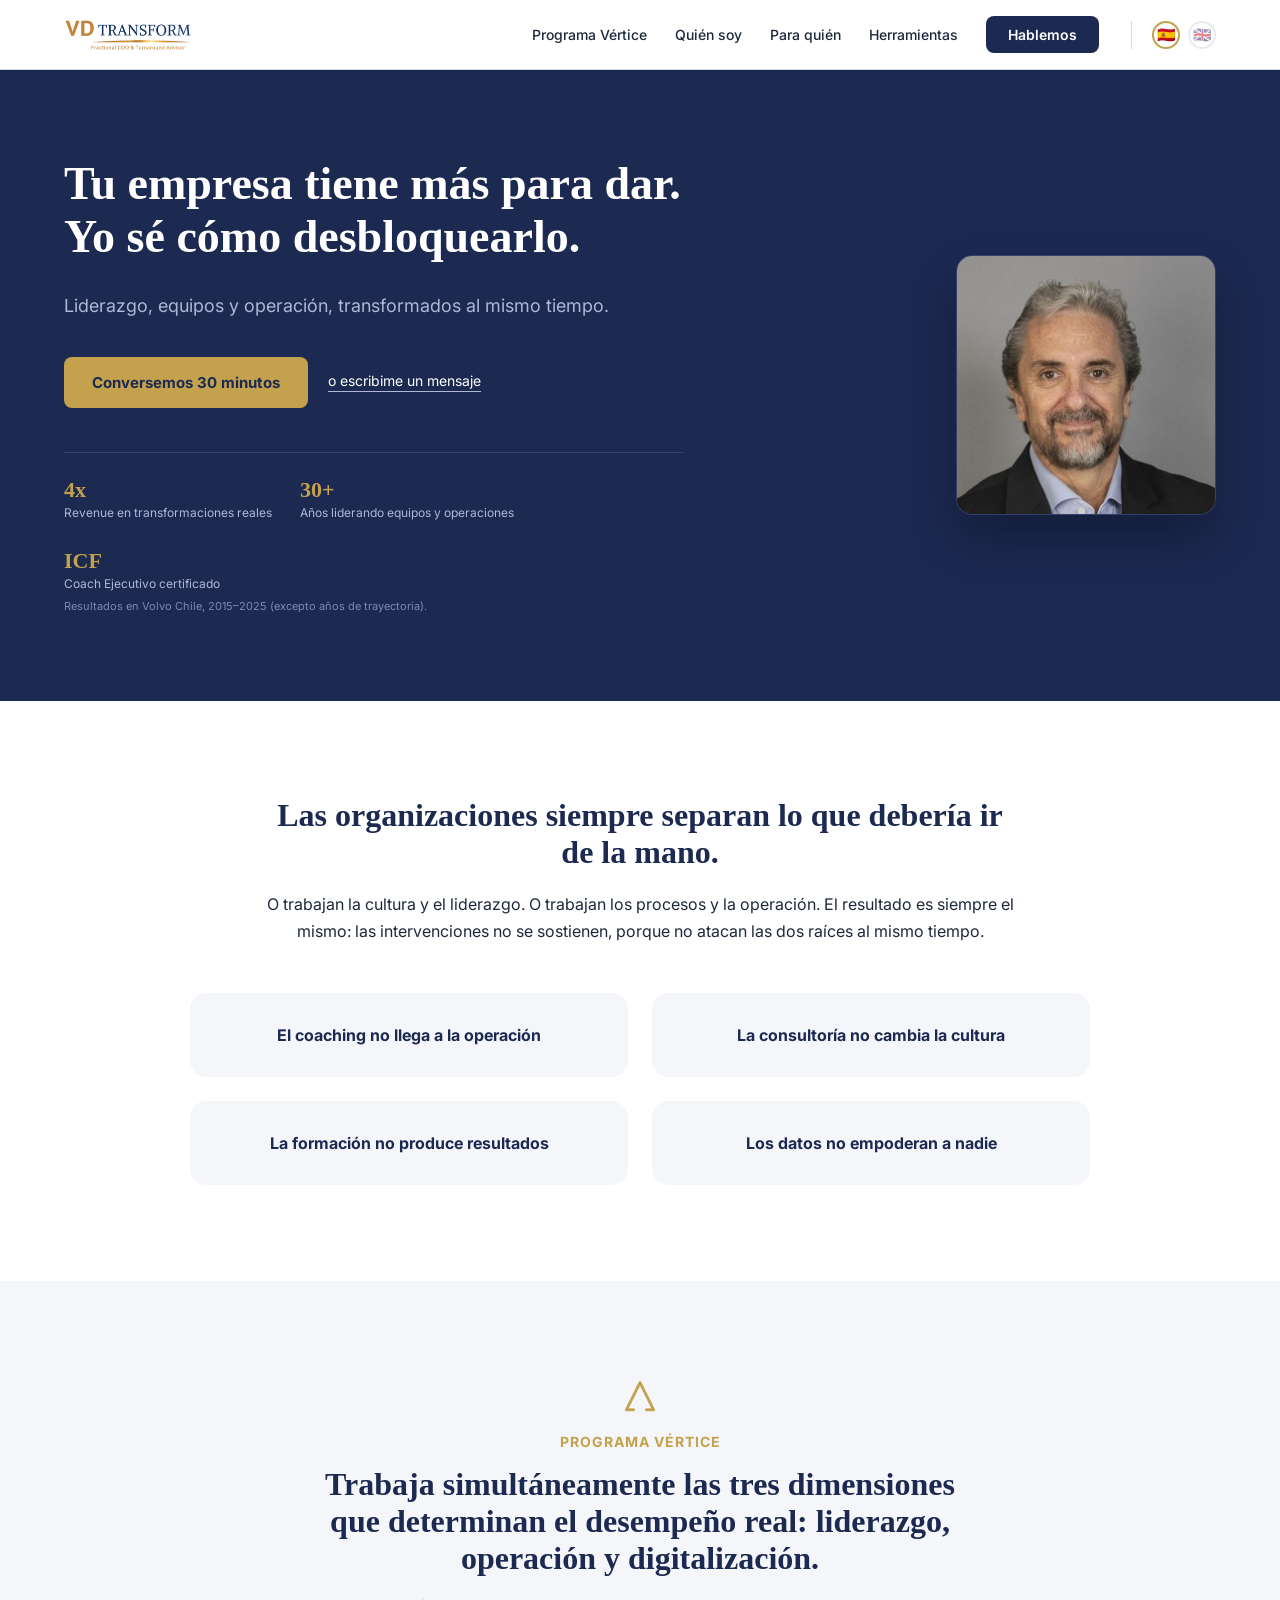
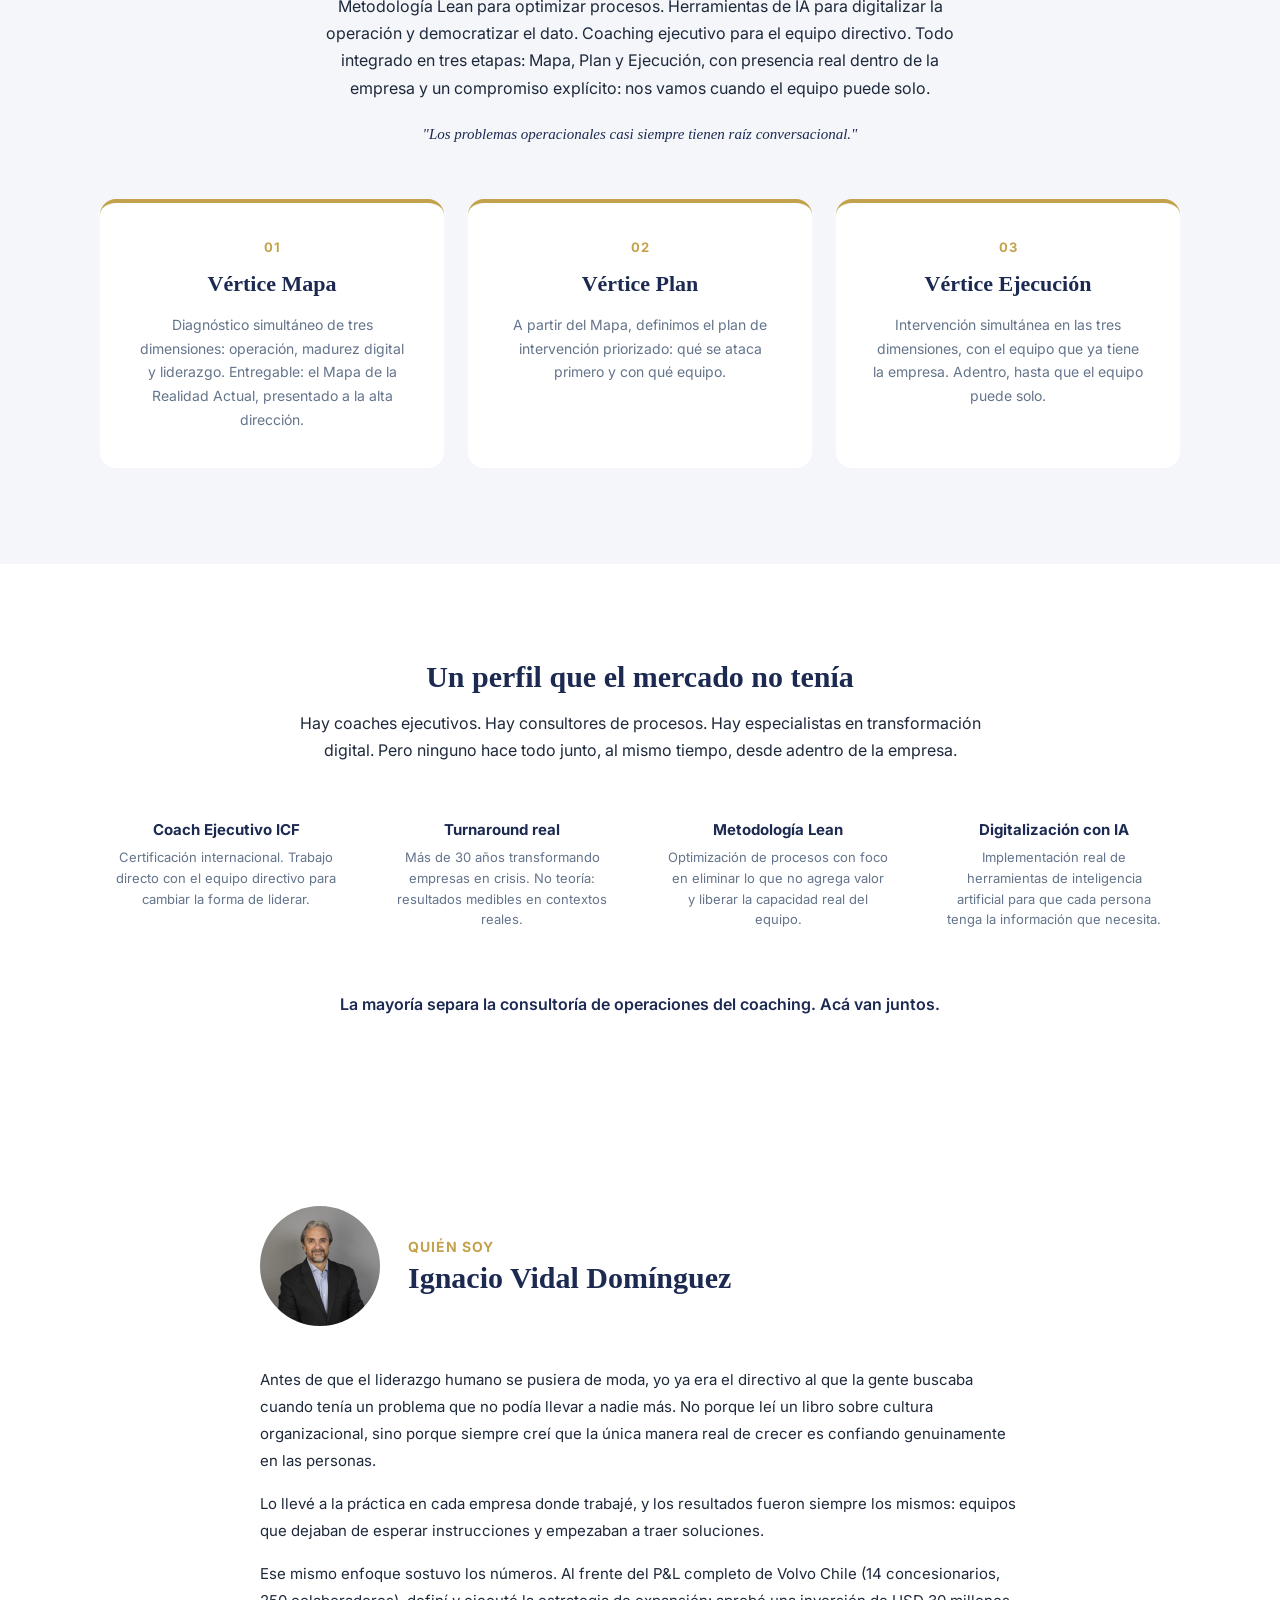
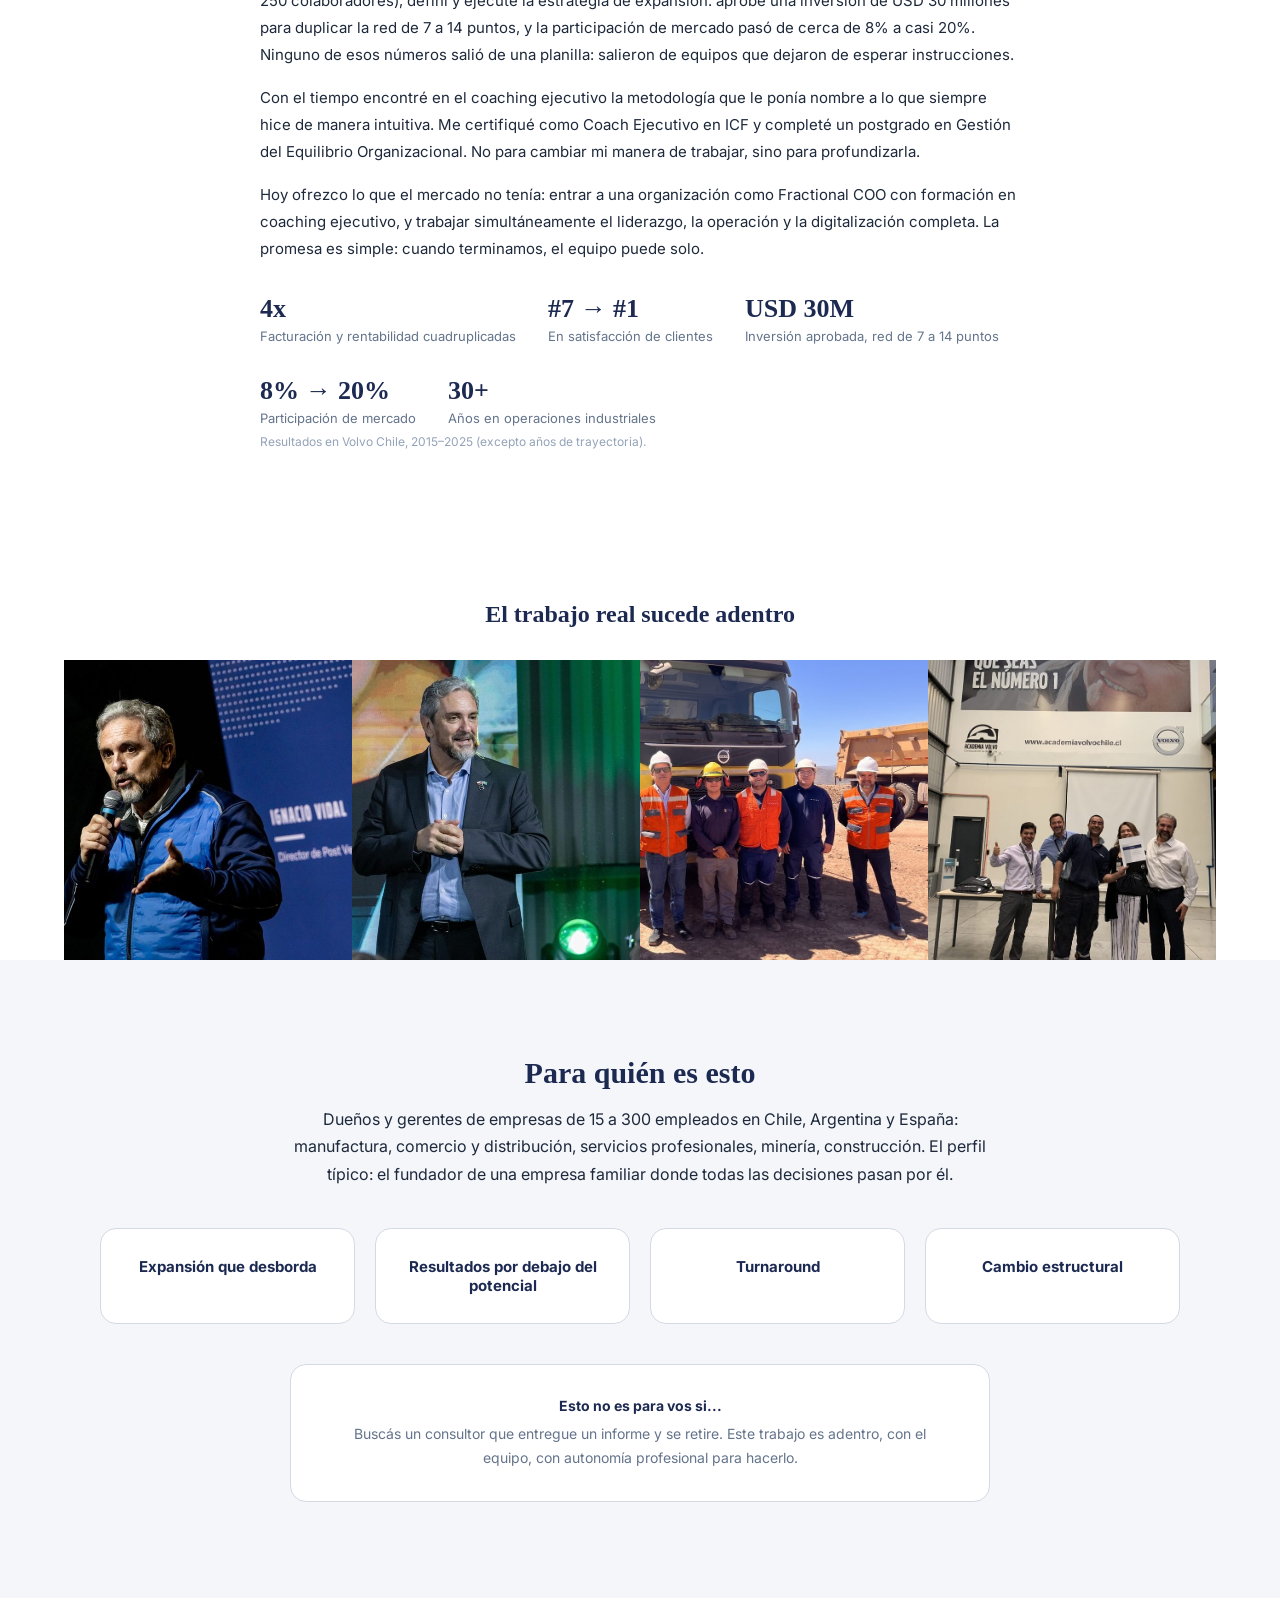
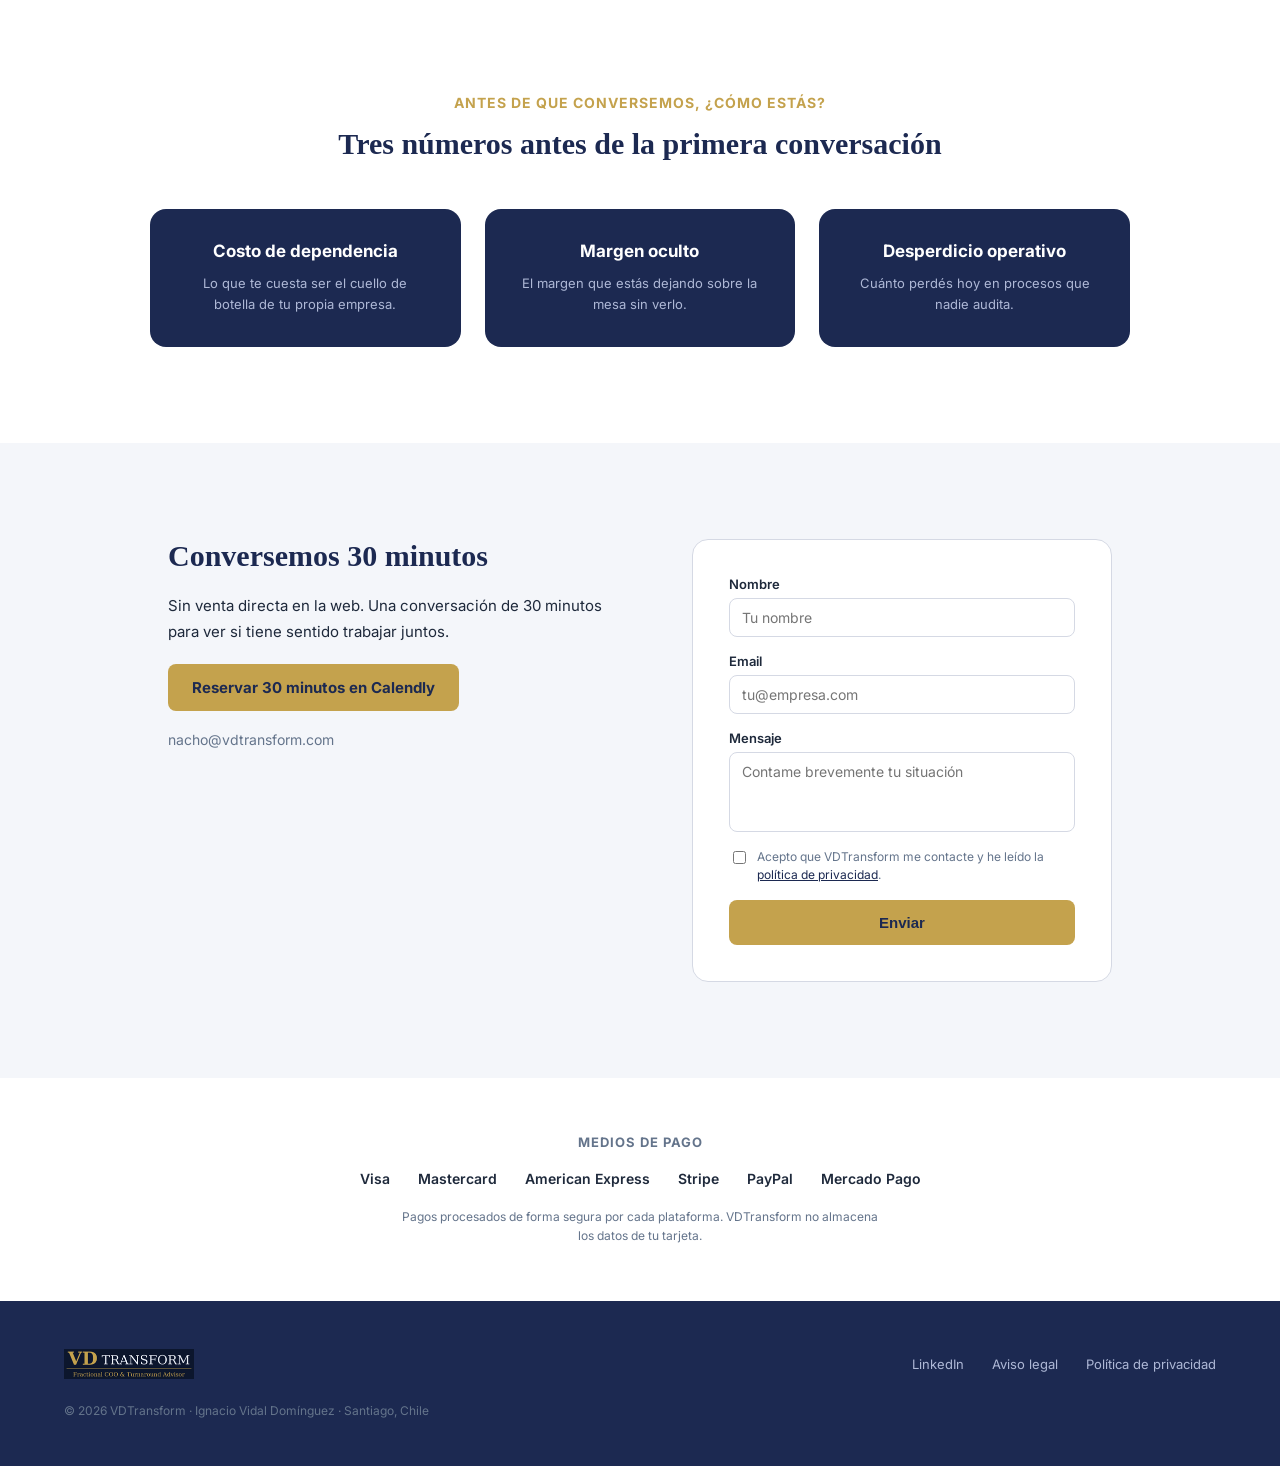
==== commit e32e3e00: "Add files via upload" ====
--- a/index.html
+++ b/index.html
@@ -293,7 +293,7 @@
     <div style="max-width: 460px; display: flex; flex-direction: column; gap: 20px">
       <h2 style="font-size: 30px; color: #1C2951">Conversemos 30 minutos</h2>
       <div style="font-size: 15px; color: #1E293B; line-height: 1.7">Sin venta directa en la web. Una conversación de 30 minutos para ver si tiene sentido trabajar juntos.</div>
-      <a href="https://calendly.com/vdtransform/30min" target="_blank" rel="noopener" style="background: #C4A24D; color: #1C2951; font-size: 15px; font-weight: 700; padding: 14px 24px; border-radius: 8px; text-align: center; width: fit-content">Reservar 30 minutos en Calendly</a>
+      <a href="https://calendly.com/ivd2107/30min" target="_blank" rel="noopener" style="background: #C4A24D; color: #1C2951; font-size: 15px; font-weight: 700; padding: 14px 24px; border-radius: 8px; text-align: center; width: fit-content">Reservar 30 minutos en Calendly</a>
       <div style="font-size: 14px; color: #64748B">nacho@vdtransform.com</div>
     </div>
     <form id="contact-form" action="/api/contact" method="post" style="background: #FFFFFF; border-radius: 16px; padding: 36px; width: 100%; max-width: 420px; display: flex; flex-direction: column; gap: 16px; border: 1px solid #D5D9E4">
